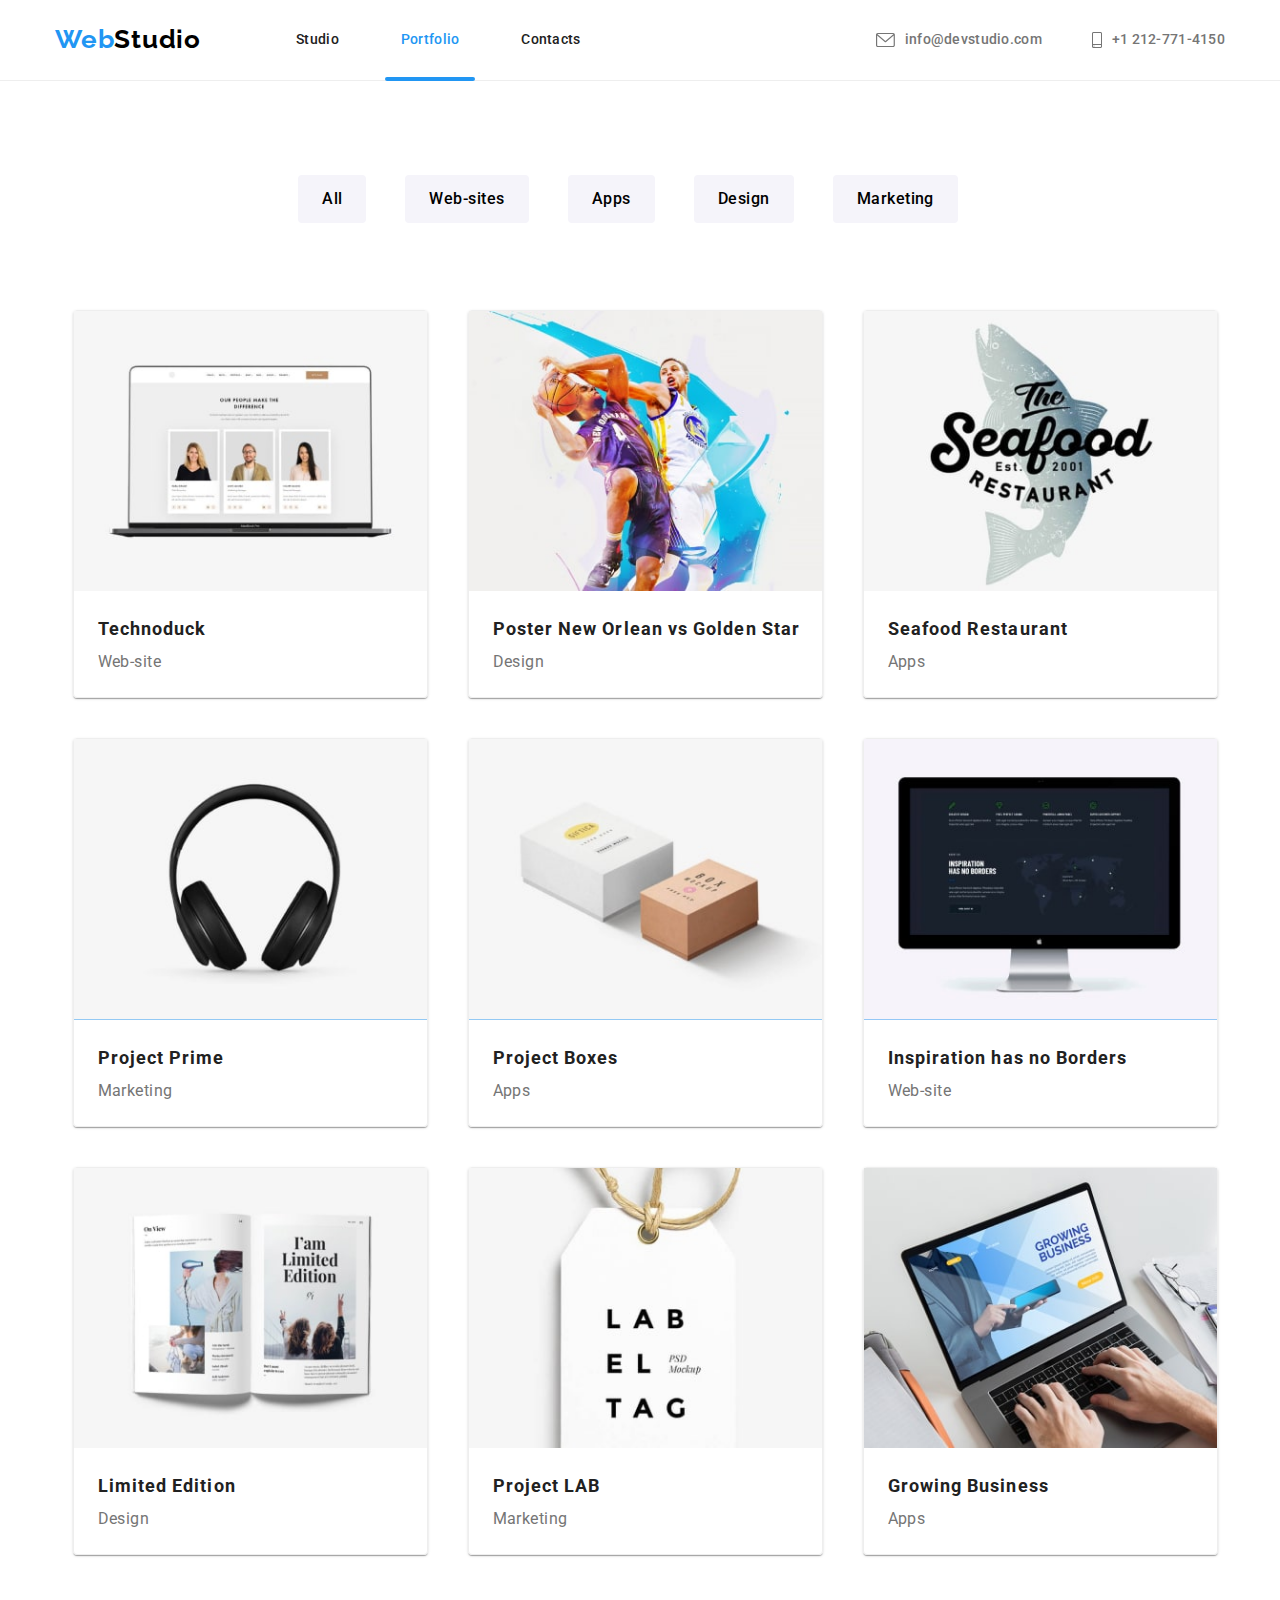
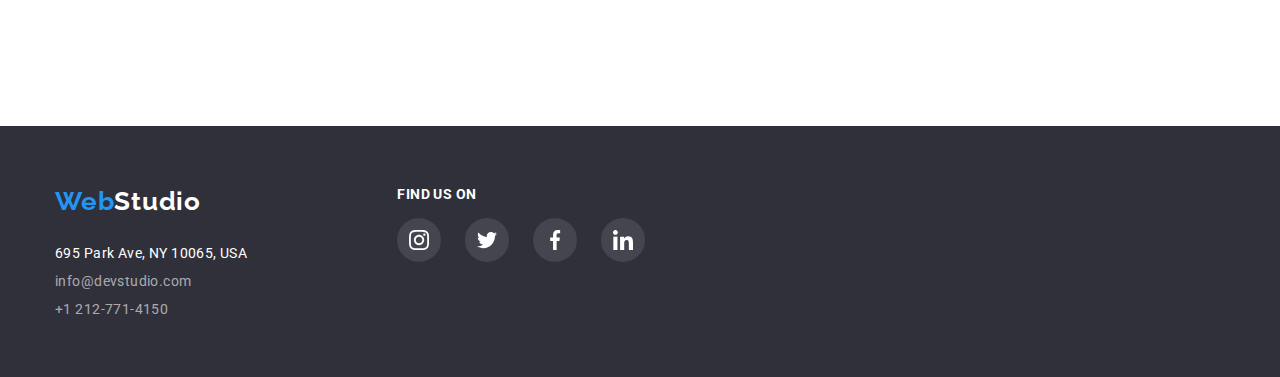
==== portfolio.html @ 0bb6457e "initial commit adding hw-05" ====
<!DOCTYPE html>
<html lang="en">

<head>
  <meta charset="UTF-8" />
  <meta http-equiv="X-UA-Compatible" content="IE=edge" />
  <meta name="viewport" content="width=device-width, initial-scale=1.0" />
  <link rel="preconnect" href="https://fonts.googleapis.com" />
  <link rel="preconnect" href="https://fonts.gstatic.com" crossorigin />
  <link href="https://fonts.googleapis.com/css2?family=Raleway:wght@700&family=Roboto:wght@400;500;700;900&display=swap"
    rel="stylesheet" />
  <link rel="stylesheet"
    href="https://cdnjs.cloudflare.com/ajax/libs/modern-normalize/1.0.0/modern-normalize.min.css" />
  <link rel="stylesheet" href="./css/styles.css" />
  <title>Portfolio</title>
</head>

<body>

  <!-- Page header -->
  <header class="page-header">
    <!-- Navigation bar -->
    <div class="container header-container">
      <nav class="nav-section unstyled-list">
        <a class="logo top-logo link" href="./index.html">Studio</a>
        <ul class="left-nav unstyled-list">
          <li class="left-nav-item">
            <a class="nav-pages link" href="./index.html">Studio</a>
          </li>
          <li class="left-nav-item">
            <a class="nav-pages link active-link" href="./portfolio.html">Portfolio</a>
          </li>
          <li class="left-nav-item">
            <a class="nav-pages link" href="contacts.html">Contacts</a>
          </li>
        </ul>
        <ul class="right-nav unstyled-list link">
          <li><a href="mailto:info@devstudio.com"><svg class="nav-contacts-icon" width="29" height="16">
                <use href="./images/icons.svg#icon-envelope"></use>
              </svg>info@devstudio.com</a></li>
          <li><a href="tel:+12127724159"><svg class="nav-contacts-icon" width="20" height="16">
                <use href="./images/icons.svg#icon-smartphone"></use>
              </svg>+1 212-771-4150</a></li>
        </ul>
      </nav>
    </div>
  </header>

  <!-- Unique page content -->
  <main>
    <section class="section portfolio-section">

      <div class="container">
        <!-- Top buttons -->
        <ul class="portfolio-top-buttons unstyled-list">
          <li class="portfolio-list"><button class="btn portfolio-button" type="button">All</button></li>
          <li>
            <button class="btn portfolio-button" type="button">Web-sites</button>
          </li>
          <li class="portfolio-list">
            <button class="btn portfolio-button" type="button">Apps</button>
          </li>
          <li class="portfolio-list">
            <button class="btn portfolio-button" type="button">Design</button>
          </li>
          <li class="portfolio-list">
            <button class="btn portfolio-button" type="button">Marketing</button>
          </li>
        </ul>

        <!-- Portfolio page cards -->
        <div class="cards-container">
          <ul class="portfolio-cards unstyled-list">
            <li class="portfolio-item">
              <div class="overlay-portfolio">
                <div class="overlay1">
                  <p>Technoduck is a state-of-the-art coronavirus distribution platform. Companies use this platform for
                    digital espionage and attacks on competitors' secure servers.</p>
                </div>
                <img class="portfolio-image" src="images/portfolio1.jpg" alt="laptop with 3 people">
              </div>
              <h2 class="portfolio-title">Technoduck</h2>
              <p class="portfolio-text">Web-site</p>
            </li>
            <li class="portfolio-item">
              <div class="overlay-portfolio">
                <div class="overlay1">
                  <p>Technoduck is a state-of-the-art coronavirus distribution platform. Companies use this platform for
                    digital
                    espionage and attacks on competitors' secure servers.</p>
                </div>
                <img class="portfolio-image" src="images/portfolio2.jpg" alt="poster 2 male basketball players">
              </div>
              <h2 class="portfolio-title one-liner">Poster New Orlean vs Golden Star</h2>
              <p class="portfolio-text">Design</p>
            </li>
            <li class="portfolio-item">
              <div class="overlay-portfolio">
                <div class="overlay1">
                  <p>Technoduck is a state-of-the-art coronavirus distribution platform. Companies use this platform for
                    digital
                    espionage and attacks on competitors' secure servers.</p>
                </div>
                <img class="portfolio-image" src="images/portfolio3.jpg" alt="seafood restaurant poster" />
              </div>
              <div class="portfolio-card-wrapper">
                <h2 class="portfolio-title">Seafood Restaurant</h2>
                <p class="portfolio-text">Apps</p>
              </div>
            </li>
            <li class="portfolio-item">
              <div class="overlay-portfolio">
                <div class="overlay1">
                  <p>Technoduck is a state-of-the-art coronavirus distribution platform. Companies use this platform for
                    digital
                    espionage and attacks on competitors' secure servers.</p>
                </div>
                <img class="portfolio-image" src="images/portfolio4.jpg" alt="headphones" />
              </div>
              <div class="portfolio-card-wrapper">
                <h2 class="portfolio-title">Project Prime</h2>
                <p class="portfolio-text">Marketing</p>
              </div>
            </li>
            <li class="portfolio-item">
              <div class="overlay-portfolio">
                <div class="overlay1">
                  <p>Technoduck is a state-of-the-art coronavirus distribution platform. Companies use this platform for
                    digital
                    espionage and attacks on competitors' secure servers.</p>
                </div>
                <img class="portfolio-image" src="images/portfolio5.jpg" alt="2 boxes" />
              </div>
              <div class="portfolio-card-wrapper">
                <h2 class="portfolio-title">Project Boxes</h2>
                <p class="portfolio-text">Apps</p>
              </div>
            </li class="portfolio-item">
            <li class="portfolio-item">
              <div class="overlay-portfolio">
                <div class="overlay1">
                  <p>Technoduck is a state-of-the-art coronavirus distribution platform. Companies use this platform for
                    digital
                    espionage and attacks on competitors' secure servers.</p>
                </div>
                <img class="portfolio-image" src="images/portfolio6.jpg" alt="mac web screen" />
              </div>
              <div class="portfolio-card-wrapper">
                <h2 class="portfolio-title">Inspiration has no Borders</h2>
                <p class="portfolio-text">Web-site</p>
              </div>
            </li>
            <li class="portfolio-item">
              <div class="overlay-portfolio">
                <div class="overlay1">
                  <p>Technoduck is a state-of-the-art coronavirus distribution platform. Companies use this platform for
                    digital
                    espionage and attacks on competitors' secure servers.</p>
                </div>
                <img class="portfolio-image" src="images/portfolio7.jpg" alt="magazine" />
              </div>
              <div class="portfolio-card-wrapper">
                <h2 class="portfolio-title">Limited Edition</h2>
                <p class="portfolio-text">Design</p>
              </div>
            </li>
            <li class="portfolio-item">
              <div class="overlay-portfolio">
                <div class="overlay1">
                  <p>Technoduck is a state-of-the-art coronavirus distribution platform. Companies use this platform for
                    digital
                    espionage and attacks on competitors' secure servers.</p>
                </div>
                <img class="portfolio-image" src="images/portfolio8.jpg" alt="label" />
              </div>
              <div class="portfolio-card-wrapper">
                <h2 class="portfolio-title">Project LAB</h2>
                <p class="portfolio-text">Marketing</p>
              </div>
            </li>
            <li class="portfolio-item">
              <div class="overlay-portfolio">
                <div class="overlay1">
                  <p>Technoduck is a state-of-the-art coronavirus distribution platform. Companies use this platform for
                    digital
                    espionage and attacks on competitors' secure servers.</p>
                </div>
                <img class="portfolio-image" src="images/portfolio9.jpg" alt="laptop" />
              </div>
              <div class="portfolio-card-wrapper">
                <h2 class="portfolio-title">Growing Business</h2>
                <p class="portfolio-text">Apps</p>
              </div>
            </li>
          </ul>
        </div>
      </div>
    </section>
  </main>

  <!-- Page footer -->
  <footer class="footer">
    <div class="container footer-container">
      <div class="footer-left-wrapper">
        <a class="logo bottom-logo link" href="studio.html">Studio</a>
        <ul class="unstyled-list">
          <li>
            <address class="footer-address">695 Park Ave, NY 10065, USA</address>
          </li>
          <li class="footer-mail">
            <a class="footer-link" href="mailto:info@devstudio.com">info@devstudio.com</a>
          </li>
          <li>
            <a class="footer-link" href="tel:+12127724159">+1 212-771-4150</a>
          </li>
        </ul>
      </div>
      <div class="footer-social-wrappper">
        <h2 class="footer-social-title">Find us on</h2>
        <ul class="footer-social-list unstyled-list">
          <li class="footer-social-list-item">
            <a href="#" class="footer-social-list-link">
              <svg class="footer-social-list-icon">
                <use href="./images/icons.svg#icon-instagram-2"></use>
              </svg>
            </a>
          </li>
          <li class="footer-social-list-item">
            <a href="#" class="footer-social-list-link">
              <svg class="footer-social-list-icon">
                <use href="./images/icons.svg#icon-twitter-1"></use>
              </svg>
            </a>
          </li>
          <li class="footer-social-list-item">
            <a href="#" class="footer-social-list-link">
              <svg class="footer-social-list-icon">
                <use href="./images/icons.svg#icon-facebook-1"></use>
              </svg>
            </a>
          </li>
          <li class="footer-social-list-item">
            <a href="#" class="footer-social-list-link">
              <svg class="footer-social-list-icon">
                <use href="./images/icons.svg#icon-linkedin-1"></use>
              </svg>
            </a>
          </li>
        </ul>
      </div>
    </div>
  </footer>

  <script src="./js/modal.js"></script>
</body>

</html>
---- css/styles.css ----
/* Elements common to all pages */

* {
  padding: 0;
  margin: 0;
  box-sizing: border-box;
  margin-block-start: 0px;
  margin-block-end: 0px;
  margin-inline-start: 0px;
  margin-inline-end: 0px;
  padding-inline-start: 0px;
}

body {
  --maintextcolor: #212121;
  --hovercolor: #2196f3;
  --secondarytextcolor: #757575;
  --indexhero-background-color: #2f303a;
  --whitetextcolor: #fff;
  --blacktextcolor: #000;
  --portofoliobuttonsbackgroundcolor: #f5f4fa;
  --potfolio-item-border: #eee;
  font-family: "Roboto";
  font-style: normal;
  --customers-icons-color: #afb1b8;
}

header {
  border-bottom: 1px solid #eee;
}

.footer {
  --background-color: #2f303a;
  --footerlinkcolor: rgba(255, 255, 255, 0.6);
  font-weight: 400;
  font-size: 14px;
  line-height: 16px;
  letter-spacing: 0.03em;
}

/* Margins reset (B1, B2) */
h1,
h2,
h3,
h4,
h5,
h6,
ul,
p {
  margin: 0;
  padding: 0;
}

/* Margins reset for inline elements (B3) */
a,
button,
br,
img {
  margin-left: 0;
  margin-right: 0;
}

img {
  display: block;
  max-width: 100%;
}

/*  Hidden */
.visually-hidden {
  position: absolute;
  width: 1px;
  height: 1px;
  margin: -1px;
  border: 0;
  padding: 0;
  white-space: nowrap;
  clip-path: inset(100%);
  clip: rect(0 0 0 0);
  overflow: hidden;
}

/*  Container requirement (B8) */
.container {
  width: 1200px;
  margin: 0 auto;
  padding-left: 15px;
  padding-right: 15px;
  padding-top: 0px;
  padding-bottom: 0px;
}

/* Padding requirement (B15) */
.section {
  padding-top: 94px;
  padding-bottom: 94px;
  margin-bottom: 72px;
  text-align: center;
}

.unstyled-list {
  list-style: none;
}

.link {
  font-style: normal;
  text-decoration: none;
}

/* Nav bar */
.header-container,
.hero-section {
  margin: 0px auto;
}

.page-header {
  display: flex;
  align-items: center;
}

.nav-section {
  display: flex;
  font-weight: 500;
  font-size: 14px;
  line-height: 1.14;
  letter-spacing: 0.02em;
  justify-content: space-between;
  height: 80px;
}

.nav-pages {
  color: var(--maintextcolor);
}

.left-nav {
  display: flex;
  gap: 30px;
  align-self: center;
}

.left-nav-item {
  gap: 50px;
  flex-grow: 1;
  text-decoration: none;
  display: block;
  text-align: center;
  padding: 31px 16px;
  text-decoration: none;
  position: relative;
}

.active-link,
.left-nav-item:hover,
.left-nav-item:focus,
.left-nav-item:active {
  color: var(--hovercolor);
  transition: 250ms cubic-bezier(0.4, 0, 0.2, 1);
}

.active-link:hover,
.active-link:focus,
.active-link:active {
  color: var(--hovercolor);
  transition: 250ms cubic-bezier(0.4, 0, 0.2, 1);
}

.active-link::after {
  content: "";
  position: absolute;
  bottom: -2px;
  left: 0;
  width: 100%;
  height: 4px;
  background-color: var(--hovercolor);
  border-radius: 2px;
  transition: 250ms cubic-bezier(0.4, 0, 0.2, 1);
}

.right-nav {
  display: flex;
  gap: 50px;
  padding-left: 200px;
  align-self: center;
}

.right-nav a {
  font-weight: 500;
  font-size: 14px;
  line-height: 1.14;
  letter-spacing: 0.02em;
  color: var(--secondarytextcolor);
  justify-content: flex-end;
  display: flex;
  flex-direction: row;
  align-items: center;
  text-decoration: none;
}

.right-nav a:hover {
  color: var(--hovercolor);
  transition: 250ms cubic-bezier(0.4, 0, 0.2, 1);
}

.nav-pages:hover,
.nav-pages:focus,
.footer-link:hover,
.footer-link:focus {
  color: var(--hovercolor);
  transition: 250ms cubic-bezier(0.4, 0, 0.2, 1);
}

.nav-contacts-icon {
  padding-right: 10px;
  fill: var(--secondarytextcolor);
}

.nav-contacts-icon:hover {
  fill: var(--hovercolor);
  transition: 250ms cubic-bezier(0.4, 0, 0.2, 1);
}

/* Logos */
.logo {
  font-family: "Raleway";
  font-style: normal;
  font-weight: 700;
  font-size: 26px;
  line-height: 1.19;
  letter-spacing: 0.03em;
}

.top-logo {
  color: var(--blacktextcolor);
  margin-top: 24px;
}

.top-logo::before {
  content: "Web";
  color: var(--hovercolor);
}

.bottom-logo {
  color: var(--whitetextcolor);
}

.bottom-logo::before {
  content: "Web";
  color: var(--hovercolor);
  transition: 250ms cubic-bezier(0.4, 0, 0.2, 1);
}

/* Common images styles */
.what-we-do-image {
  width: 370px;
  height: 294px;
}

/* Index | Studio page */

/* Hero section of Studio page */
.hero-container {
  text-align: center;
}

.hero-section {
  background: var(--indexhero-background-color);
  padding: 192px 0px;
  width: 100%;
  height: 600px;
  left: 0px;
  top: 80px;
  display: flex;
  align-items: center;
  flex-direction: column;
  background-image: linear-gradient(
      to bottom,
      rgba(149, 149, 160, 0.52),
      rgb(47, 48, 58)
    ),
    url(..//images/hero-background.jpg);
}

.hero-title {
  font-weight: 900;
  font-size: 44px;
  line-height: 1.36;
  text-align: center;
  letter-spacing: 0.06em;
  text-transform: uppercase;
  color: var(--whitetextcolor);
  margin-bottom: 30px;
}

.hero-button {
  font-weight: 700;
  font-size: 16px;
  line-height: 1.87;
  letter-spacing: 0.06em;
  color: var(--whitetextcolor);
  border-radius: 4px;
  border: none;
  background-color: var(--hovercolor);
  align-items: center;
  align-items: center;
  text-align: center;
  padding: 10px 20px;
  cursor: pointer;
}

/* Hw-05 */
.modal {
  background: rgba(0, 0, 0, 0.2);
  position: absolute;
  display: flex;
  justify-content: center;
  align-items: center;
  width: 100%;
  height: 100%;
  z-index: 99;
  transition: opacity linear;
  transition: 250ms cubic-bezier(0.4, 0, 0.2, 1);
}

.inner-div {
  position: relative;
  display: flex;
  flex-direction: column;
  align-items: flex-end;
  width: 528px;
  height: 581px;
  background: var(--whitetextcolor);
  box-shadow: 0px 1px 3px rgba(0, 0, 0, 0.12), 0px 1px 1px rgba(0, 0, 0, 0.14),
    0px 2px 1px rgba(0, 0, 0, 0.2);
  border-radius: 4px;
}

.is-hidden /*backdrop */ {
  visibility: hidden;
  opacity: 0;
}

.modal-btn {
  width: 30px;
  height: 30px;
  border-radius: 50%;
  background: var(--whitetextcolor);
  border: 1px solid rgba(0, 0, 0, 0.1);
  margin-top: 8px;
  margin-right: 8px;
  cursor: pointer;
  transition: 250ms cubic-bezier(0.4, 0, 0.2, 1);
}

/* Our values section */
.values-wrapper {
  display: flex;
  justify-content: center;
  align-items: center;
  flex-direction: column;
}

.values-icon-background {
  background-color: var(--portofoliobuttonsbackgroundcolor);
  border-radius: 4px;
  flex-grow: 1;
  height: 120px;
  width: 270px;
  display: flex;
  justify-content: center;
  align-items: center;
}

.values-icons {
  width: 64px;
  height: 64px;
  align-items: center;
}

.our-values {
  padding: 45px;
  margin-left: auto;
  margin-right: auto;
  display: flex;
  justify-content: space-around;
}

.our-values-card-set {
  display: flex;
  gap: 30px;
  padding: 20px;
  text-align: center;
  justify-content: center;
  margin-top: 94px;
  flex-direction: row;
}

.values-card {
  gap: 20px;
  text-align: left;
  justify-content: baseline;
  flex-direction: row;
  margin: auto;
  /*  Set the width of the elements  */
  flex-basis: calc((100% - 20px) / 5);
  display: flex;
  flex-direction: row;
  flex-wrap: wrap;
}

.values-card h2 {
  font-weight: 700;
  font-size: 14px;
  line-height: 1.14;
  letter-spacing: 0.03em;
  text-transform: uppercase;
  text-align: left;
  padding-top: 30px;
}

.values-text {
  font-size: 14px;
  line-height: 1.71;
  letter-spacing: 0.03em;
  color: var(--secondarytextcolor);
  text-align: left;
}

/* What we do section */
.what-we-do-img-cards {
  position: relative;
  display: flex;
  justify-content: space-around;
  align-items: center;
}

.section-title {
  font-weight: 700;
  font-size: 36px;
  line-height: 1.16;
  text-align: center;
  letter-spacing: 0.03em;
  margin-bottom: 72px;
}

.services-list-item {
  position: relative;
}

.overlay-wwd {
  position: absolute;
  bottom: 0;
  width: 100%;
  height: 100%;
  width: 100%;
  height: 25%;
  background: rgba(47, 48, 58, 0.8);
  opacity: 80%;
}

.overlay-wwd p {
  align-content: center;
  margin-top: 30px;
  font-family: "Roboto";
  font-style: normal;
  font-weight: 700;
  font-size: 14px;
  line-height: 16px;
  text-align: center;
  letter-spacing: 0.03em;
  text-transform: uppercase;
  color: var(--whitetextcolor);
}

/* Team section */
.team-card-wrapper {
  padding: 32px 16px;
  margin: -20px;
}

.our-team {
  background: var(--portofoliobuttonsbackgroundcolor);
}

.team-section {
  width: 100%;
  margin-bottom: -20px;
  background: var(--portofoliobuttonsbackgroundcolor);
  display: flex;
}

.team-cards {
  display: flex;
}

.team-member-card {
  flex-basis: calc((100% - 72px) / 4);
  text-align: center;
  margin-right: 24px;
  margin-left: 30px;
  margin-top: 50px;
  background-color: var(--whitetextcolor);
  border-radius: 0px 0px 4px 4px;
  box-shadow: 0px 2px 1px -1px rgba(0, 0, 0, 0.2),
    0px 1px 1px 0px rgba(0, 0, 0, 0.14), 0px 1px 3px 0px rgba(0, 0, 0, 0.12);
}

.team-name {
  font-weight: 500;
  font-size: 16px;
  line-height: 1.19;
  text-align: center;
  letter-spacing: 0.03em;
  margin-top: 30px;
}

.team-job-title {
  font-size: 16px;
  line-height: 1.19;
  text-align: center;
  letter-spacing: 0.03em;
  color: var(--secondarytextcolor);
  padding: 10px 27px 30px 27px;
}

/* team social icons*/
.social-media-icons {
  display: flex;
  justify-content: center;
}

.social-media-icons ul {
  display: flex;
  gap: 10px;
}

.icon-list-item {
  width: 44px;
  height: 44px;
  border-radius: 50%;
  display: flex;
  justify-content: center;
  align-items: center;
  background-color: transparent;
}

.icon-team {
  fill: var(--secondarytextcolor);
  cursor: pointer;
}

.icon-list-item svg {
  fill: var(--secondarytextcolor);
}

.icon-list-item:hover {
  background-color: var(--hovercolor);
  transition: 250ms cubic-bezier(0.4, 0, 0.2, 1);
}

.footer-social-list-icon:hover {
  fill: var(--whitetextcolor);
  transition: 250ms cubic-bezier(0.4, 0, 0.2, 1);
}

/* Regular customers section */
.customers-section {
  display: flex;
}

.customers-title {
  margin-bottom: 72px;
  text-align: center;
}

.customers-list {
  display: flex;
  align-items: center;
  justify-content: center;
}

.customers-list-item {
  margin-right: 24px;
}

.customers-logo-link {
  text-decoration: none;
}

.customers-logo-icon {
  fill: var(--customers-icons-color);
  height: 88px;
  width: 168px;
  box-sizing: border-box;
  border: 1px solid var(--customers-icons-color);
  border-radius: 4px;
  padding: 16px 32px 16px 32px;
}

/* hover customers */
.customers-logo-link:hover .customers-logo-icon,
.customers-logo-link:focus .customers-logo-icon,
.customers-logo-link:active .customers-logo-icon {
  fill: var(--hovercolor);
  border-color: var(--hovercolor);
  transition: 250ms cubic-bezier(0.4, 0, 0.2, 1);
}

/* Portfolio Page */
.container-portfolio {
  display: flex;
}

/* Portfolio buttons */
.btn {
  align-items: center;
  border-radius: 4px;
  cursor: pointer;
  display: flex;
  font-weight: var(--font-weight-bold);
  height: 48px;
  justify-content: center;
  left: 93px;
  letter-spacing: var(--letter-spacing-secondary);
  line-height: var(--line-height-button);
  padding: 12px 24px;
  top: 0px;
}

.portfolio-top-buttons {
  font-weight: 500;
  font-size: 16px;
  line-height: 1.62;
  letter-spacing: 0.03em;
  display: flex;
  justify-content: center;
  gap: 15px;
  margin: 0px 0px 72px 0px;
}

.portfolio-button {
  background: var(--portofoliobuttonsbackgroundcolor);
  border-radius: 4px;
  border: none;
  transition-duration: 0.4s;
  width: auto;
  margin-right: 24px;
}

.portfolio-button:hover,
.portfolio-button:focus {
  background-color: var(--hovercolor);
  color: var(--whitetextcolor);
  box-shadow: 0px 3px 1px rgba(0, 0, 0, 0.1), 0px 1px 2px rgba(0, 0, 0, 0.08),
    0px 2px 2px rgba(0, 0, 0, 0.12);
  cursor: pointer;
  transition: 250ms cubic-bezier(0.4, 0, 0.2, 1);
}

/* Portfolio cards */
.cards-container {
  max-width: 1200px;
  padding: 5px;
  margin-left: auto;
  margin-right: auto;
  display: flex;
}

.portfolio-cards {
  display: flex;
  /* Make a flex container multiline */
  flex-wrap: wrap;
  /* Set gap between rows and columns */
  gap: 30px;
  padding: 0;
  list-style: none;
  justify-content: center;
}

.portfolio-item {
  /*  Set the width of the elements  */
  flex-basis: calc((125% - 30px) / 4);
  border: 0.5px solid #eee;
  border-bottom: 1px solid #eee;
  border-radius: 4px;
  box-shadow: 0px 2px 1px -1px rgba(0, 0, 0, 0.2),
    0px 1px 1px 0px rgba(0, 0, 0, 0.14), 0px 1px 3px 0px rgba(0, 0, 0, 0.12);
  margin-left: 10px;
  margin-top: 10px;
  width: 370px;
}

.portfolio-image {
  width: 370px;
}

.portfolio-item h2 {
  font-size: 20px;
  font-weight: 700;
  font-size: 18px;
  line-height: 36px;
  letter-spacing: 0.06em;
  color: var(--maintextcolor);
  text-align: left;
  margin-top: 20px;
  margin-left: 24px;
}

.one-line-title {
  display: flex;
  text-overflow: ellipsis;
  overflow: hidden;
  white-space: nowrap;
}

.portfolio-item p {
  margin: 0;
  font-weight: 400;
  font-size: 16px;
  line-height: 1.87;
  letter-spacing: 0.03em;
  color: var(--secondarytextcolor);
  text-align: left;
  margin-bottom: 20px;
  margin-left: 24px;
}

.portfolio-item:hover {
  box-shadow: 0px 1px 1px rgba(0, 0, 0, 0.12), 0px 4px 4px rgba(0, 0, 0, 0.06),
    1px 4px 6px rgba(0, 0, 0, 0.16);
  cursor: pointer;
  transition: 250ms cubic-bezier(0.4, 0, 0.2, 1);
}

/* Hw-05 */
.overlay-portfolio {
  position: relative;
  overflow: hidden;
}

.overlay1 {
  position: absolute;
  top: 0;
  left: 0;
  width: 100%;
  height: 100%;
  background-color: var(--hovercolor);
  opacity: 90%;
  z-index: 1;
  transform: translateY(100%);
}

.overlay-portfolio:hover .overlay1 {
  transform: translateY(0);
  transition: 250ms cubic-bezier(0.4, 0, 0.2, 1);
}

.overlay1 p {
  padding: 60px 5px;
  z-index: 2;
  color: var(--whitetextcolor);
  font-size: 18px;
  line-height: 28px;
}

/* Footer */
.footer {
  background-color: var(--background-color);
  padding: 60px 0px;
  display: flex;
}

.footer-section {
  display: flex;
}

.footer-address {
  color: var(--whitetextcolor);
  font-style: normal;
  margin-top: 28px;
  margin-bottom: 12px;
}

.footer-link {
  color: var(--footerlinkcolor);
  text-decoration: none;
}

.footer-mail {
  margin-bottom: 12px;
}

.footer-container {
  display: flex;
  flex-direction: row;
  justify-content: baseline;
  gap: 150px;
}

/* footer social */
.footer-social-title {
  text-align: left;
  font-family: "Roboto";
  font-style: normal;
  font-weight: 700;
  font-size: 14px;
  line-height: 16px;
  letter-spacing: 0.03em;
  text-transform: uppercase;
  color: var(--whitetextcolor);
  margin-bottom: 16px;
}

.footer-social-list {
  display: flex;
  justify-content: center;
  gap: 24px;
}

.footer-social-list-link {
  width: 44px;
  height: 44px;
  border-radius: 50%;
  background-color: rgba(255, 255, 255, 0.1);
  display: flex;
  justify-content: center;
  align-items: center;
}

/* <svg */
.footer-social-list-icon {
  width: 20px;
  height: 20px;
  top: 12px;
  left: 12px;
  fill: var(--whitetextcolor);
}

/* hover footer */
.footer-social-list-link:hover,
.footer-social-list-link:focus,
.footer-social-list-link:active {
  background-color: var(--hovercolor);
  transition: 250ms cubic-bezier(0.4, 0, 0.2, 1);
}
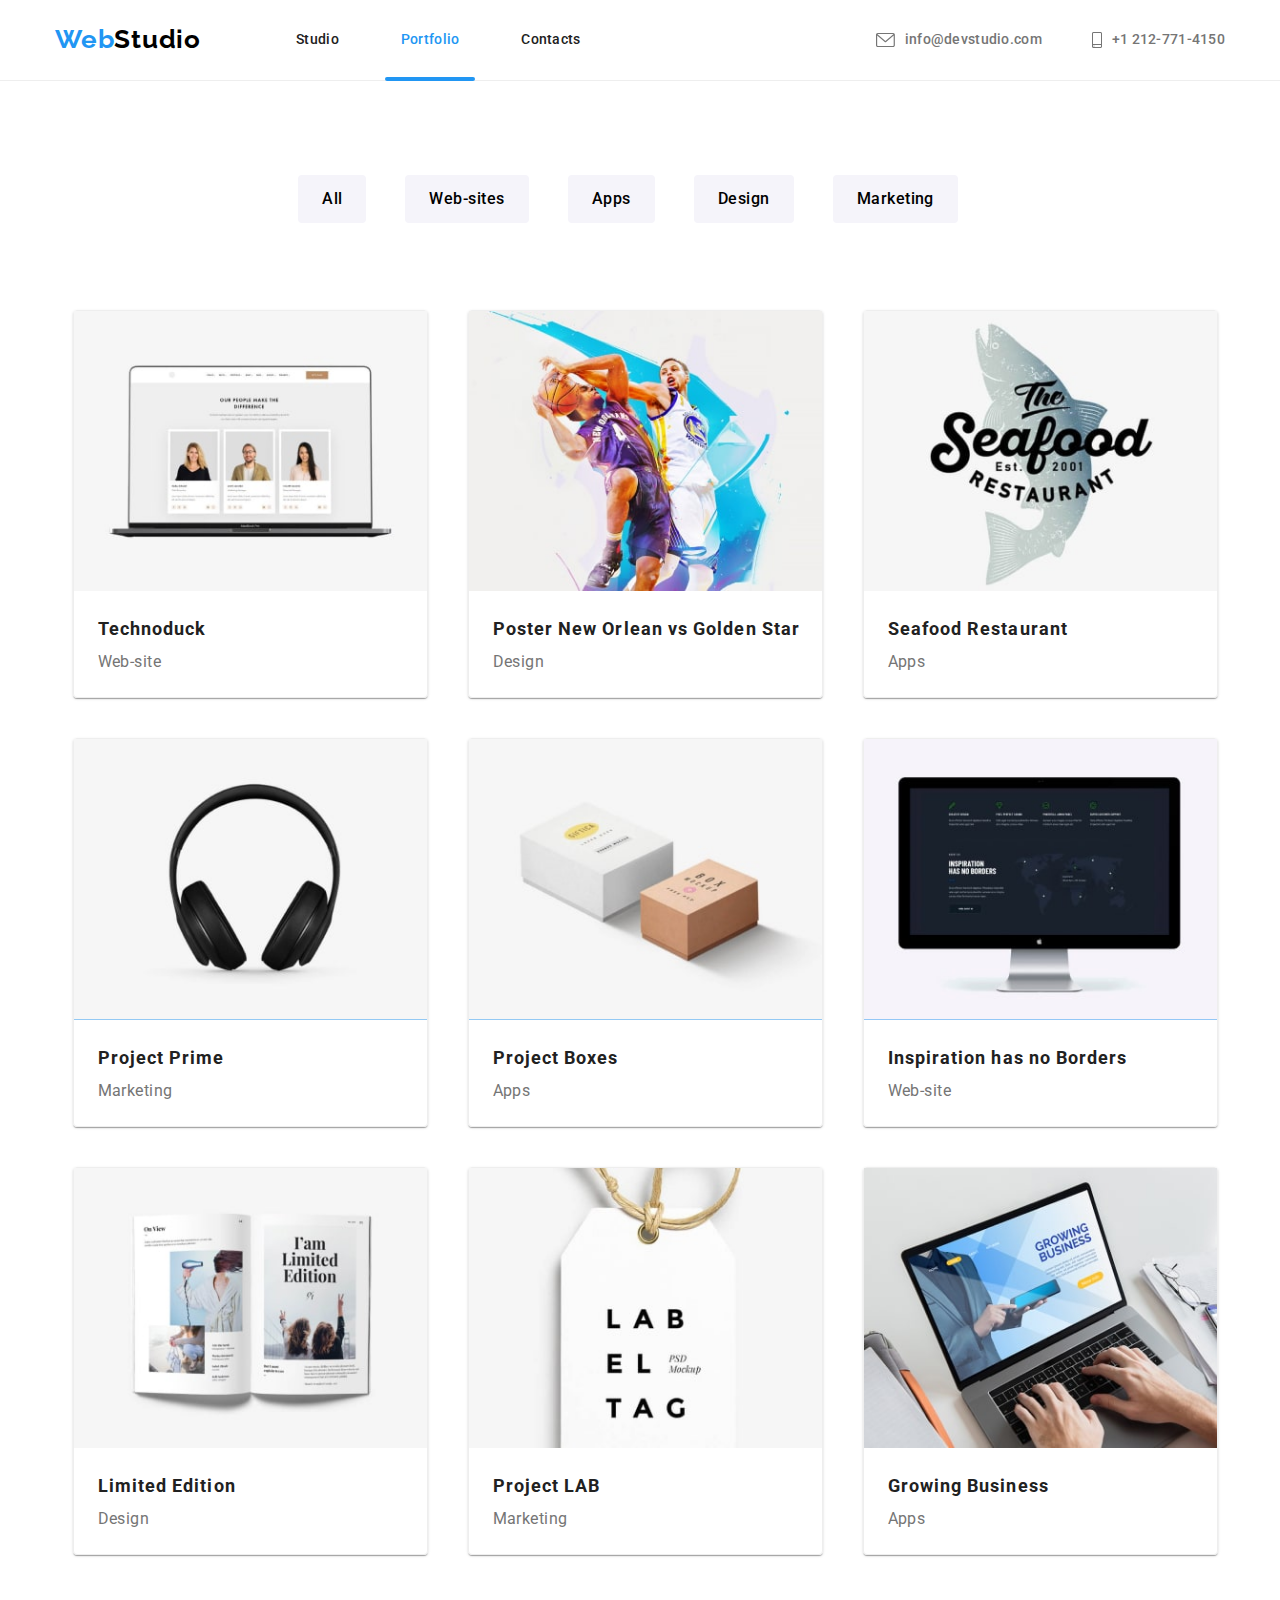
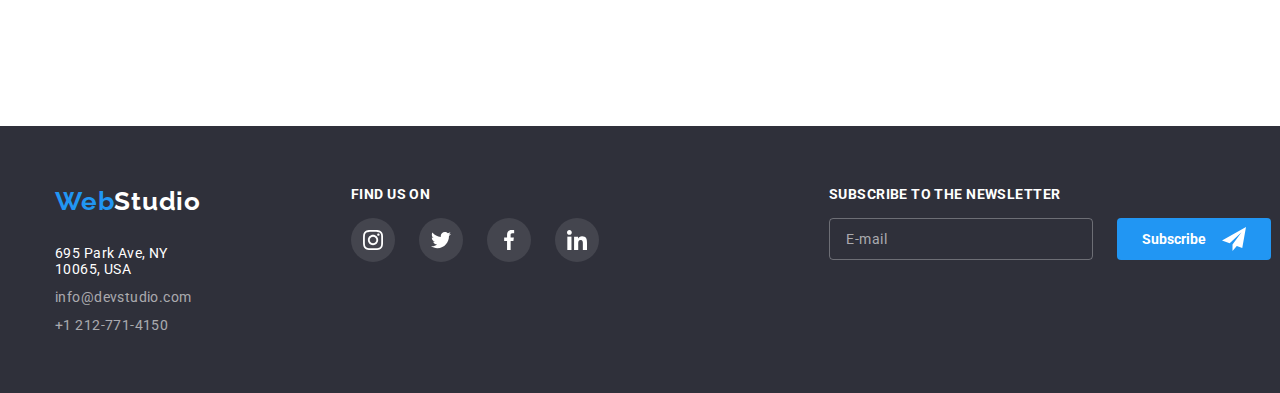
==== commit f93f509e: "adding hw-05 for the 2nd time" ====
--- a/portfolio.html
+++ b/portfolio.html
@@ -248,6 +248,19 @@
           </li>
         </ul>
       </div>
+
+      <form action="#" class="footer-form">
+        <h2 class="form-title">Subscribe to the newsletter</h2>
+        <div class="form-all">
+          <input type="email" name="email" id="email" class="form-input" placeholder="E-mail">
+          <label for="email" class="form-label"></label>
+          <button class="form-button" type="submit">Subscribe
+            <svg class="form-icon">
+              <use href="./images/icons.svg#icon-send"></use>
+            </svg>
+          </button>
+        </div>
+      </form>
     </div>
   </footer>
 
--- a/css/styles.css
+++ b/css/styles.css
@@ -841,3 +841,66 @@
   background-color: var(--hovercolor);
   transition: 250ms cubic-bezier(0.4, 0, 0.2, 1);
 }
+
+/* footer form */
+.footer-form {
+  display: flex;
+  flex-direction: column;
+  margin-left: 80px;
+}
+.form-title {
+  margin-bottom: 16px;
+  font-weight: 700;
+  font-size: 14px;
+  line-height: 16px;
+  letter-spacing: 0.03em;
+  text-transform: uppercase;
+  color: var(--whitetextcolor);
+}
+.form-all {
+  display: flex;
+}
+.form-input {
+  font-size: var(--font-size-small);
+  width: 264px;
+  padding: 8px 16px 8px 16px;
+  color: rgba(255, 255, 255, 0.6);
+  background-color: var(--color-dark);
+  border-radius: 4px;
+  border: 1px solid rgba(255, 255, 255, 0.3);
+  outline: none;
+}
+.form-input:hover,
+.form-input:focus {
+  border-color: var(--hovercolor);
+  outline: none;
+}
+.form-input::placeholder {
+  line-height: 2;
+  letter-spacing: 0.04em;
+  color: rgba(255, 255, 255, 0.6);
+}
+
+.form-button {
+  display: flex;
+  align-items: center;
+  justify-content: center;
+  margin-left: 24px;
+  padding: 8px 24px;
+  font-weight: 700;
+  color: var(--whitetextcolor);
+  background-color: var(--hovercolor);
+  border: 1px solid transparent;
+  border-radius: 4px;
+  cursor: pointer;
+}
+.form-button:hover,
+.form-button:focus {
+  background-color: var(--hovercolor);
+  box-shadow: 4px 4px 4px rgba(240, 237, 237, 0.15);
+}
+.form-icon {
+  width: 24px;
+  height: 24px;
+  margin-left: 16px;
+}
